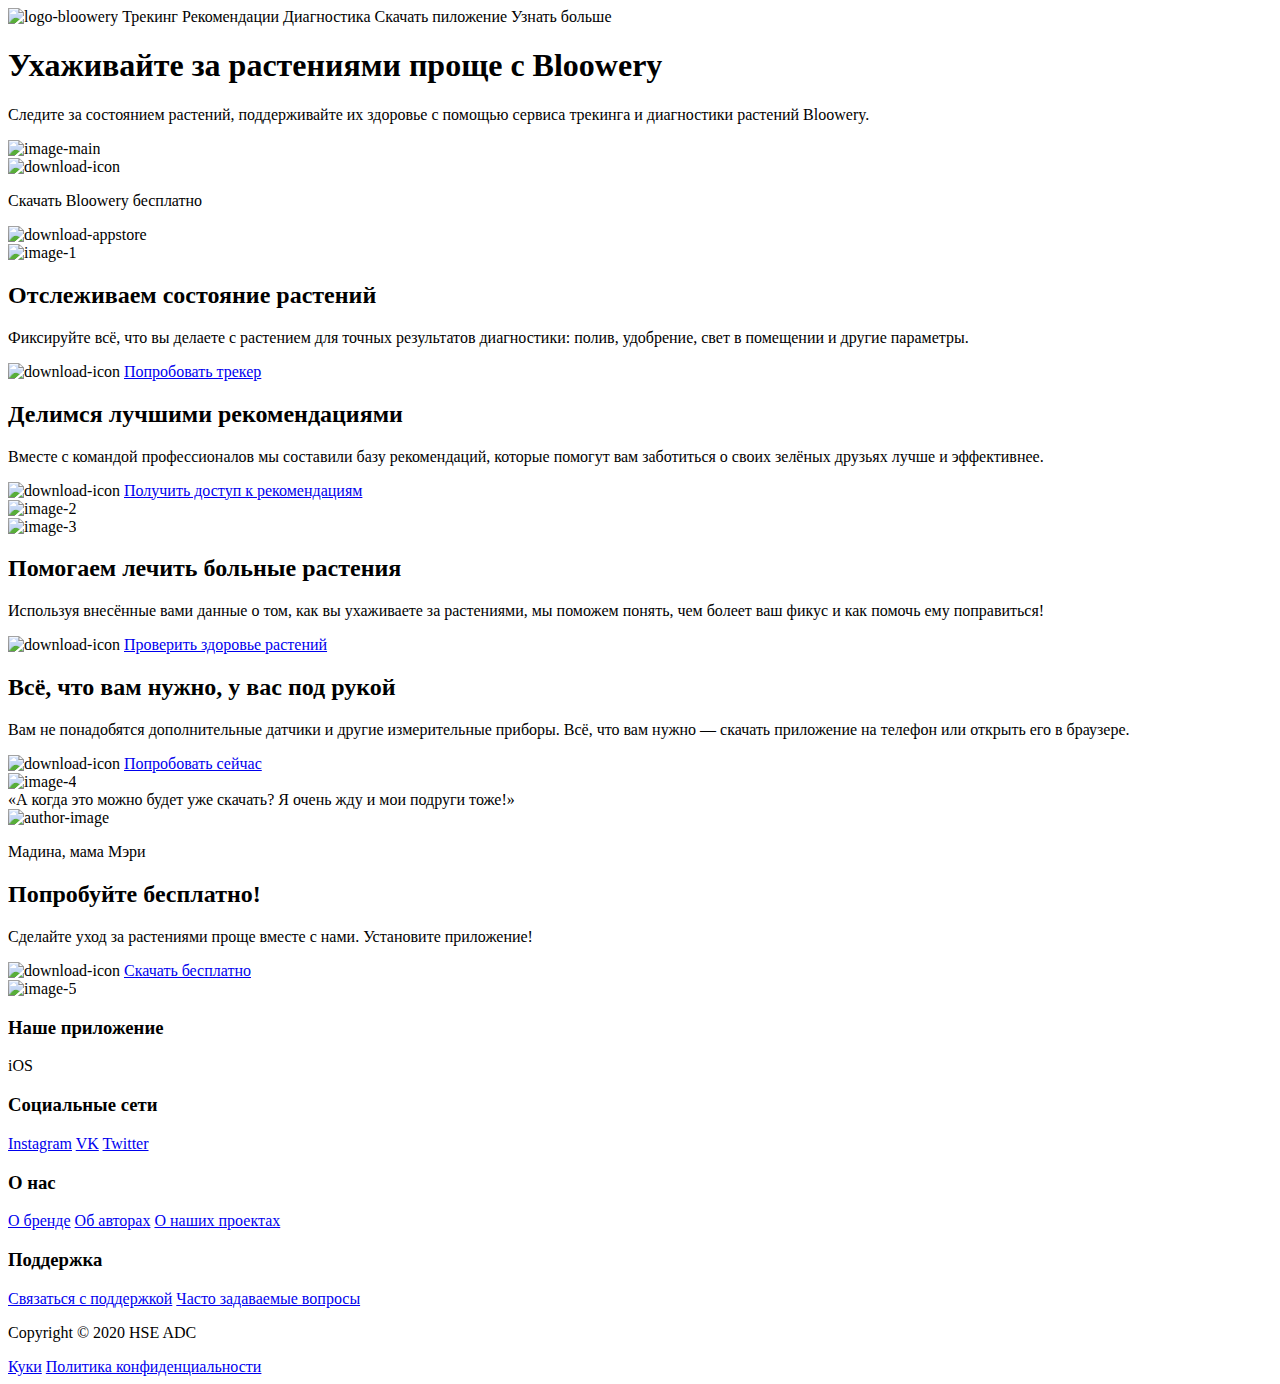
==== index.html @ 64cb53a1 "page structure" ====
<!DOCTYPE html>
<html lang="en" dir="ltr">
  <head>
    <meta charset="utf-8">
    <meta name="viewport" content="width=device-width, initial-scale=1.0">
    <link rel="stylesheet" href="stylesheets/layout.css">
    <title>Bloowery</title>
  </head>
  <body>
    <header>
      <div class="">
        <img src="" alt="logo-bloowery">
        <span>Трекинг</span>
        <span>Рекомендации</span>
        <span>Диагностика</span>
        <span>Скачать пиложение</span>
        <span>Узнать больше</span>
      </div>
    </header>
    <main>
      <section class="main">
        <h1>Ухаживайте за&nbsp;растениями проще с&nbsp;Bloowery</h1>
        <p>Следите за&nbsp;состоянием растений, поддерживайте их&nbsp;здоровье с&nbsp;помощью сервиса трекинга и&nbsp;диагностики растений Bloowery.</p>
        <img src="" alt="image-main">
        <div class="download-free">
          <div class="heading">
            <img src="" alt="download-icon">
            <p>Скачать Bloowery бесплатно</p>
          </div>
          <img src="" alt="download-appstore">
        </div>
      </section>
      <section class="benefit-1">
        <div class="benefit-1-content">
          <img src="" alt="image-1">
          <div class="text-1">
            <h2>Отслеживаем состояние растений</h2>
            <p>Фиксируйте всё, что вы&nbsp;делаете с&nbsp;растением для точных результатов диагностики: полив, удобрение, свет в&nbsp;помещении и&nbsp;другие параметры.</p>
            <div class="try-tracker">
              <img src="" alt="download-icon">
              <a href="#">Попробовать трекер</a>
            </div>
          </div>
        </div>
      </section>
      <section class="benefit-2">
        <div class="benefit-2-content">
          <div class="text-2">
            <h2>Делимся лучшими рекомендациями</h2>
            <p>Вместе с&nbsp;командой профессионалов мы&nbsp;составили базу рекомендаций, которые помогут вам заботиться о&nbsp;своих зелёных друзьях лучше и&nbsp;эффективнее.</p>
            <div class="try-recommendations">
              <img src="" alt="download-icon">
              <a href="#">Получить доступ к&nbsp;рекомендациям</a>
            </div>
          </div>
          <img src="" alt="image-2">
        </div>
      </section>
      <section class="benefit-3">
        <div class="benefit-3-content">
          <img src="" alt="image-3">
          <div class="text-3">
            <h2>Помогаем лечить больные растения</h2>
            <p>Используя внесённые вами данные о&nbsp;том, как вы&nbsp;ухаживаете за&nbsp;растениями, мы&nbsp;поможем понять, чем болеет ваш фикус и&nbsp;как помочь ему поправиться!</p>
            <div class="try-diagnostics">
              <img src="" alt="download-icon">
              <a href="#">Проверить здоровье растений</a>
            </div>
          </div>
        </div>
      </section>
      <section class="benefit-4">
        <div class="benefit-4-content">
          <div class="text-4">
            <h2>Всё, что вам нужно, у&nbsp;вас под рукой</h2>
            <p>Вам не&nbsp;понадобятся дополнительные датчики и&nbsp;другие измерительные приборы. Всё, что вам нужно&nbsp;&mdash; скачать приложение на&nbsp;телефон или открыть его в&nbsp;браузере.</p>
            <div class="try-now">
              <img src="" alt="download-icon">
              <a href="#">Попробовать сейчас</a>
            </div>
          </div>
          <img src="" alt="image-4">
        </div>
      </section>
      <section class="review">
        <div class="review-content">
          <span>&laquo;А&nbsp;когда это можно будет уже скачать? Я&nbsp;очень жду и&nbsp;мои подруги тоже!&raquo;</span>
          <div class="author">
            <img src="" alt="author-image">
            <p>Мадина, мама Мэри</p>
          </div>
        </div>
      </section>
      <section class="try-free">
        <div class="try-bloowery-content">
          <div class="text">
            <h2>Попробуйте бесплатно!</h2>
            <p>Сделайте уход за&nbsp;растениями проще вместе с&nbsp;нами. Установите приложение!</p>
            <div class="download-alt">
              <img src="" alt="download-icon">
              <a href="#">Скачать бесплатно</a>
            </div>
          </div>
          <img src="" alt="image-5">
        </div>
      </section>
    </main>
    <footer>
      <section class="links">
        <div class="app">
          <h3>Наше приложение</h3>
          <p>iOS</p>
        </div>
        <div class="social-media">
          <h3>Социальные сети</h3>
          <a href="#">Instagram</a>
          <a href="#">VK</a>
          <a href="#">Twitter</a>
        </div>
        <div class="about-us">
          <h3>О нас</h3>
          <a href="#">О бренде</a>
          <a href="#">Об авторах</a>
          <a href="#">О наших проектах</a>
        </div>
        <div class="help">
          <h3>Поддержка</h3>
          <a href="#">Связаться с поддержкой</a>
          <a href="#">Часто задаваемые вопросы</a>
        </div>
      </section>
      <section class="extra">

        <p>Copyright © 2020 HSE ADC </p>
        <div class="extra-2">
          <a href="#">Куки</a>
          <a href="#">Политика конфиденциальности</a>
        </div>
      </section>
    </footer>
  </body>
</html>
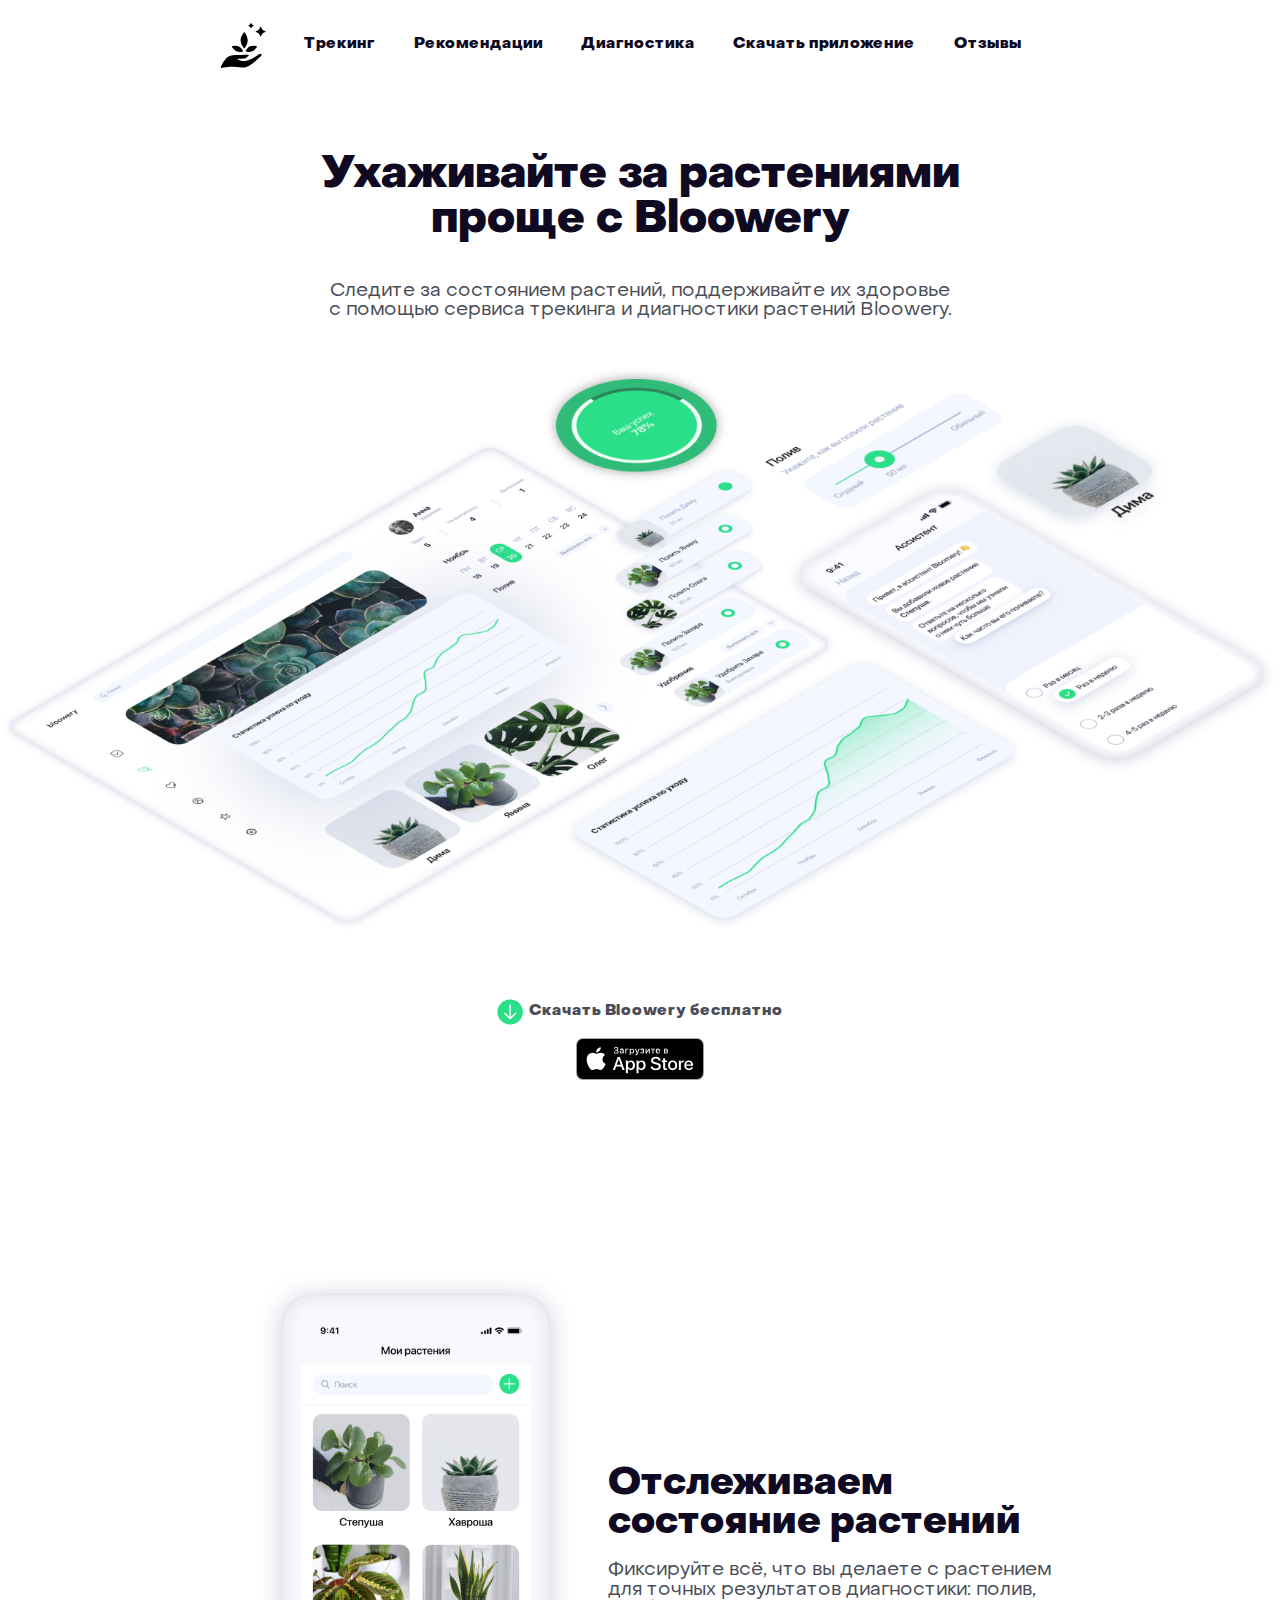
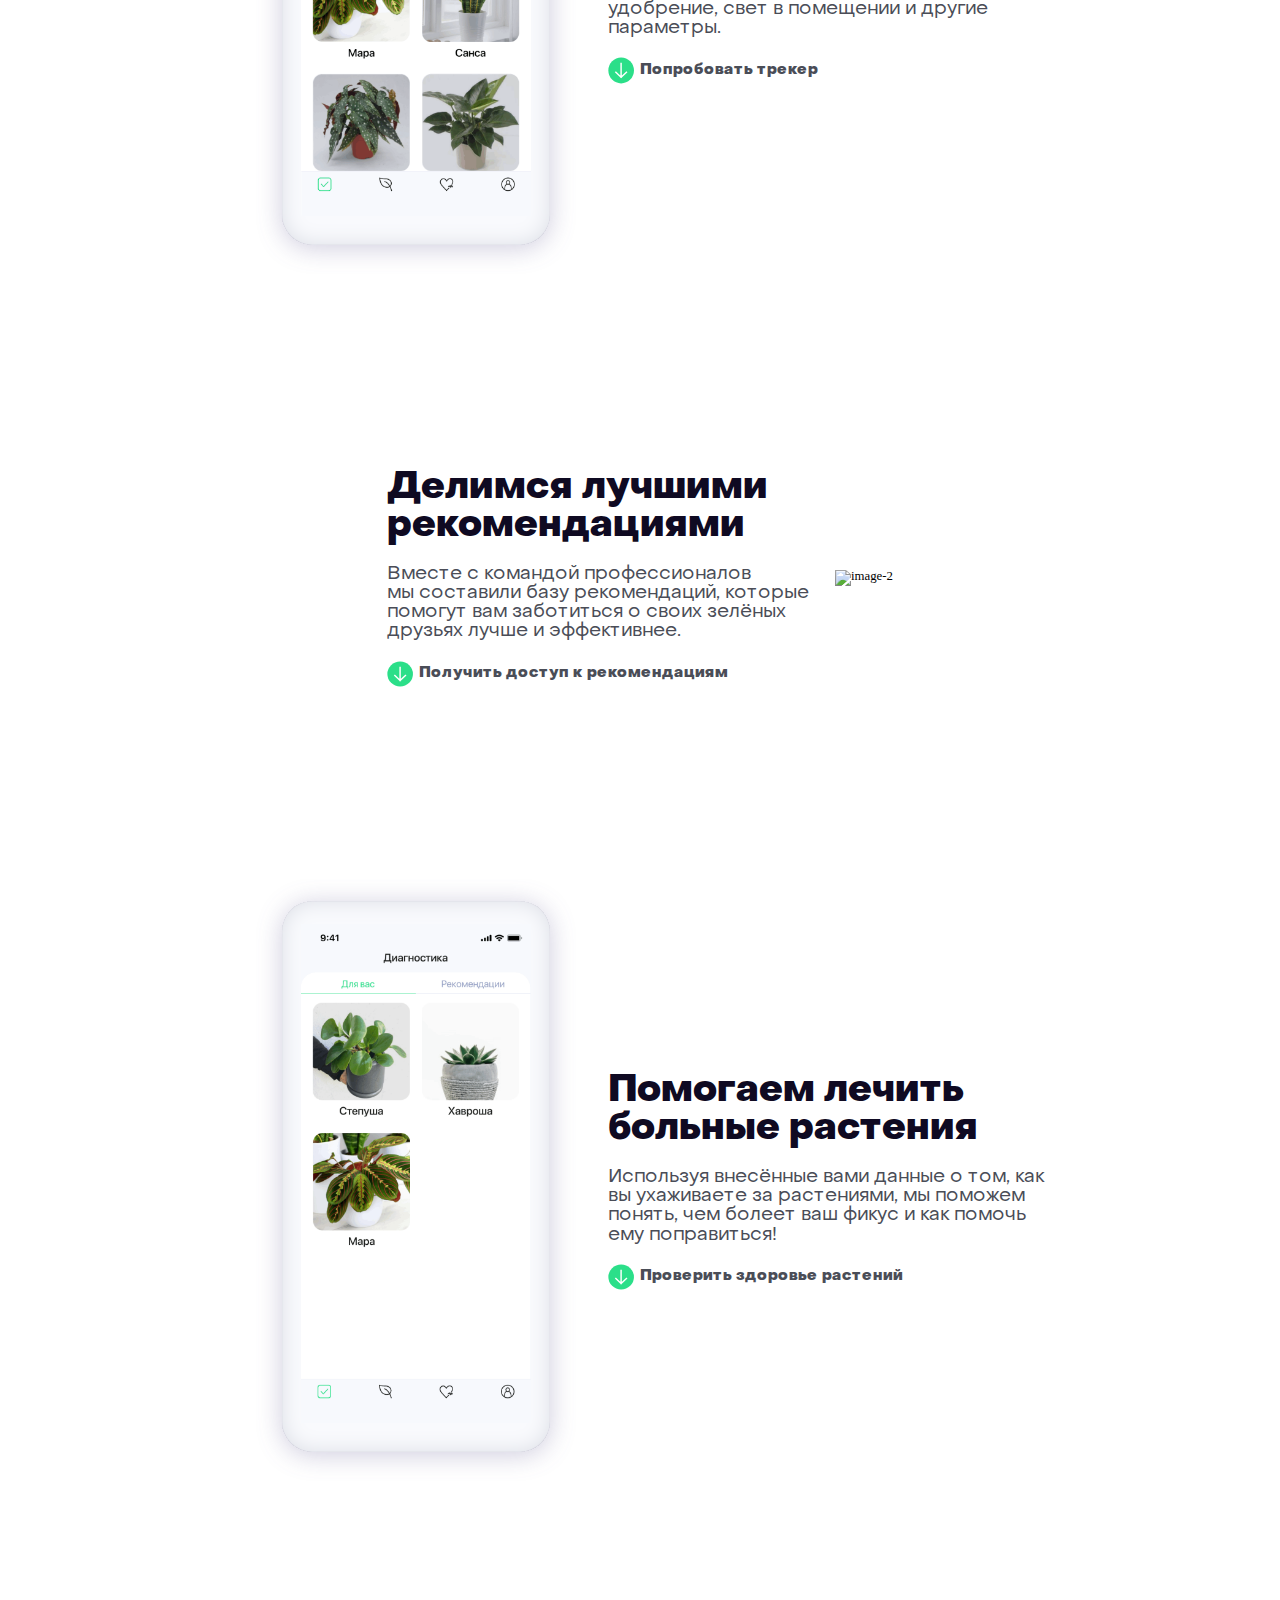
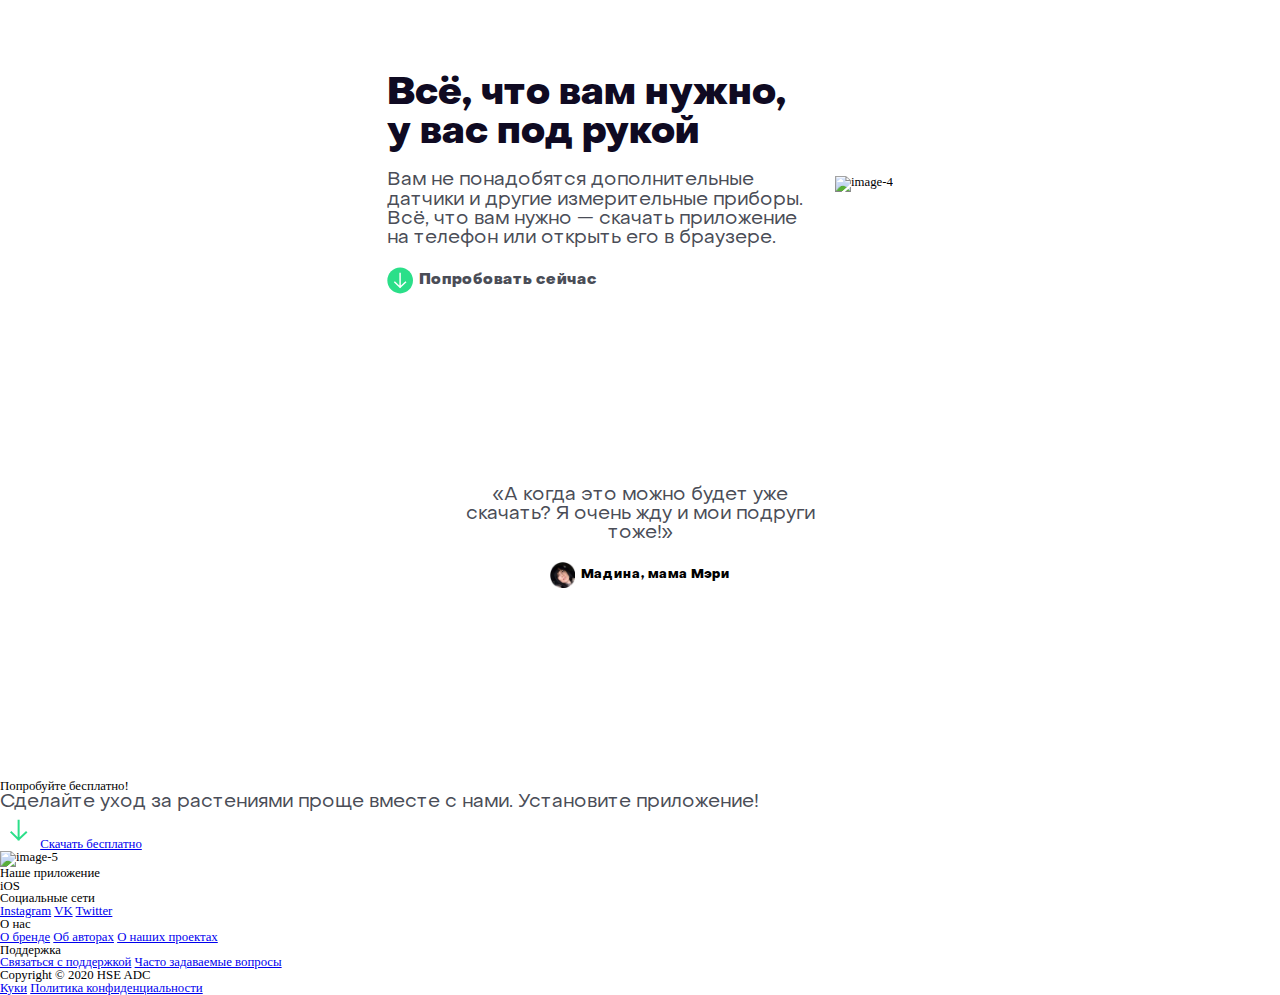
==== commit 9f1248ff: "main page" ====
--- a/index.html
+++ b/index.html
@@ -8,96 +8,96 @@
   </head>
   <body>
     <header>
-      <div class="">
-        <img src="" alt="logo-bloowery">
-        <span>Трекинг</span>
-        <span>Рекомендации</span>
-        <span>Диагностика</span>
-        <span>Скачать пиложение</span>
-        <span>Узнать больше</span>
+      <div class="menu">
+        <img src="images/logo-bloowery.svg" alt="logo-bloowery">
+        <ul>
+          <a href="#benefit-1">Трекинг</a>
+          <a href="#benefit-2">Рекомендации</a>
+          <a href="#benefit-3">Диагностика</a>
+          <a href="#benefit-4">Скачать приложение</a>
+          <a href="#review">Отзывы</a>
+        </ul>
       </div>
     </header>
     <main>
       <section class="main">
         <h1>Ухаживайте за&nbsp;растениями проще с&nbsp;Bloowery</h1>
         <p>Следите за&nbsp;состоянием растений, поддерживайте их&nbsp;здоровье с&nbsp;помощью сервиса трекинга и&nbsp;диагностики растений Bloowery.</p>
-        <img src="" alt="image-main">
+        <img class="cover" src="images/image-1.png" alt="image-main">
         <div class="download-free">
           <div class="heading">
-            <img src="" alt="download-icon">
-            <p>Скачать Bloowery бесплатно</p>
+            <img src="images/download-icon.svg" alt="download-icon">
+            <a href="#">Скачать Bloowery бесплатно</a>
           </div>
-          <img src="" alt="download-appstore">
+          <img class="icon-appstore" src="images/Download_on_the_App_Store_Badge_RU_RGB_blk_100317.svg" alt="download-appstore">
         </div>
       </section>
-      <section class="benefit-1">
-        <div class="benefit-1-content">
-          <img src="" alt="image-1">
+      <section id="benefit-1">
+          <div class="animation-proto-1">
+            <img src="images/Animation App.gif" alt="image-1">
+            <img src="images/iphone.svg" alt="background">
+          </div>
           <div class="text-1">
             <h2>Отслеживаем состояние растений</h2>
             <p>Фиксируйте всё, что вы&nbsp;делаете с&nbsp;растением для точных результатов диагностики: полив, удобрение, свет в&nbsp;помещении и&nbsp;другие параметры.</p>
-            <div class="try-tracker">
-              <img src="" alt="download-icon">
+            <div class="heading">
+              <img src="images/download-icon.svg" alt="download-icon">
               <a href="#">Попробовать трекер</a>
             </div>
           </div>
-        </div>
       </section>
-      <section class="benefit-2">
-        <div class="benefit-2-content">
+      <section id="benefit-2">
           <div class="text-2">
             <h2>Делимся лучшими рекомендациями</h2>
             <p>Вместе с&nbsp;командой профессионалов мы&nbsp;составили базу рекомендаций, которые помогут вам заботиться о&nbsp;своих зелёных друзьях лучше и&nbsp;эффективнее.</p>
-            <div class="try-recommendations">
-              <img src="" alt="download-icon">
+            <div class="heading">
+              <img src="images/download-icon.svg" alt="download-icon">
               <a href="#">Получить доступ к&nbsp;рекомендациям</a>
             </div>
           </div>
           <img src="" alt="image-2">
-        </div>
       </section>
-      <section class="benefit-3">
-        <div class="benefit-3-content">
-          <img src="" alt="image-3">
+      <section id="benefit-3">
+          <div class="animation-proto-1">
+            <img src="images/animated prototype.gif" alt="image-3">
+            <img src="images/iphone.svg" alt="background">
+          </div>
           <div class="text-3">
             <h2>Помогаем лечить больные растения</h2>
             <p>Используя внесённые вами данные о&nbsp;том, как вы&nbsp;ухаживаете за&nbsp;растениями, мы&nbsp;поможем понять, чем болеет ваш фикус и&nbsp;как помочь ему поправиться!</p>
-            <div class="try-diagnostics">
-              <img src="" alt="download-icon">
+            <div class="heading">
+              <img src="images/download-icon.svg" alt="download-icon">
               <a href="#">Проверить здоровье растений</a>
             </div>
           </div>
-        </div>
       </section>
-      <section class="benefit-4">
-        <div class="benefit-4-content">
+      <section id="benefit-4">
           <div class="text-4">
             <h2>Всё, что вам нужно, у&nbsp;вас под рукой</h2>
             <p>Вам не&nbsp;понадобятся дополнительные датчики и&nbsp;другие измерительные приборы. Всё, что вам нужно&nbsp;&mdash; скачать приложение на&nbsp;телефон или открыть его в&nbsp;браузере.</p>
-            <div class="try-now">
-              <img src="" alt="download-icon">
+            <div class="heading">
+              <img src="images/download-icon.svg" alt="download-icon">
               <a href="#">Попробовать сейчас</a>
             </div>
           </div>
           <img src="" alt="image-4">
-        </div>
       </section>
-      <section class="review">
+      <section id="review">
         <div class="review-content">
-          <span>&laquo;А&nbsp;когда это можно будет уже скачать? Я&nbsp;очень жду и&nbsp;мои подруги тоже!&raquo;</span>
+          <p>&laquo;А&nbsp;когда это можно будет уже скачать? Я&nbsp;очень жду и&nbsp;мои подруги тоже!&raquo;</p>
           <div class="author">
-            <img src="" alt="author-image">
-            <p>Мадина, мама Мэри</p>
+            <img src="images/photo-review.png" alt="author-image">
+            <span>Мадина, мама Мэри</span>
           </div>
         </div>
       </section>
-      <section class="try-free">
+      <section id="try-free">
         <div class="try-bloowery-content">
           <div class="text">
             <h2>Попробуйте бесплатно!</h2>
             <p>Сделайте уход за&nbsp;растениями проще вместе с&nbsp;нами. Установите приложение!</p>
-            <div class="download-alt">
-              <img src="" alt="download-icon">
+            <div class="heading-alt">
+              <img src="images/dowload-icon-alt.svg" alt="download-icon">
               <a href="#">Скачать бесплатно</a>
             </div>
           </div>
--- a/stylesheets/layout.css
+++ b/stylesheets/layout.css
@@ -0,0 +1,3 @@
+@import "reset.css";
+@import "main.css";
+@import "font.css";
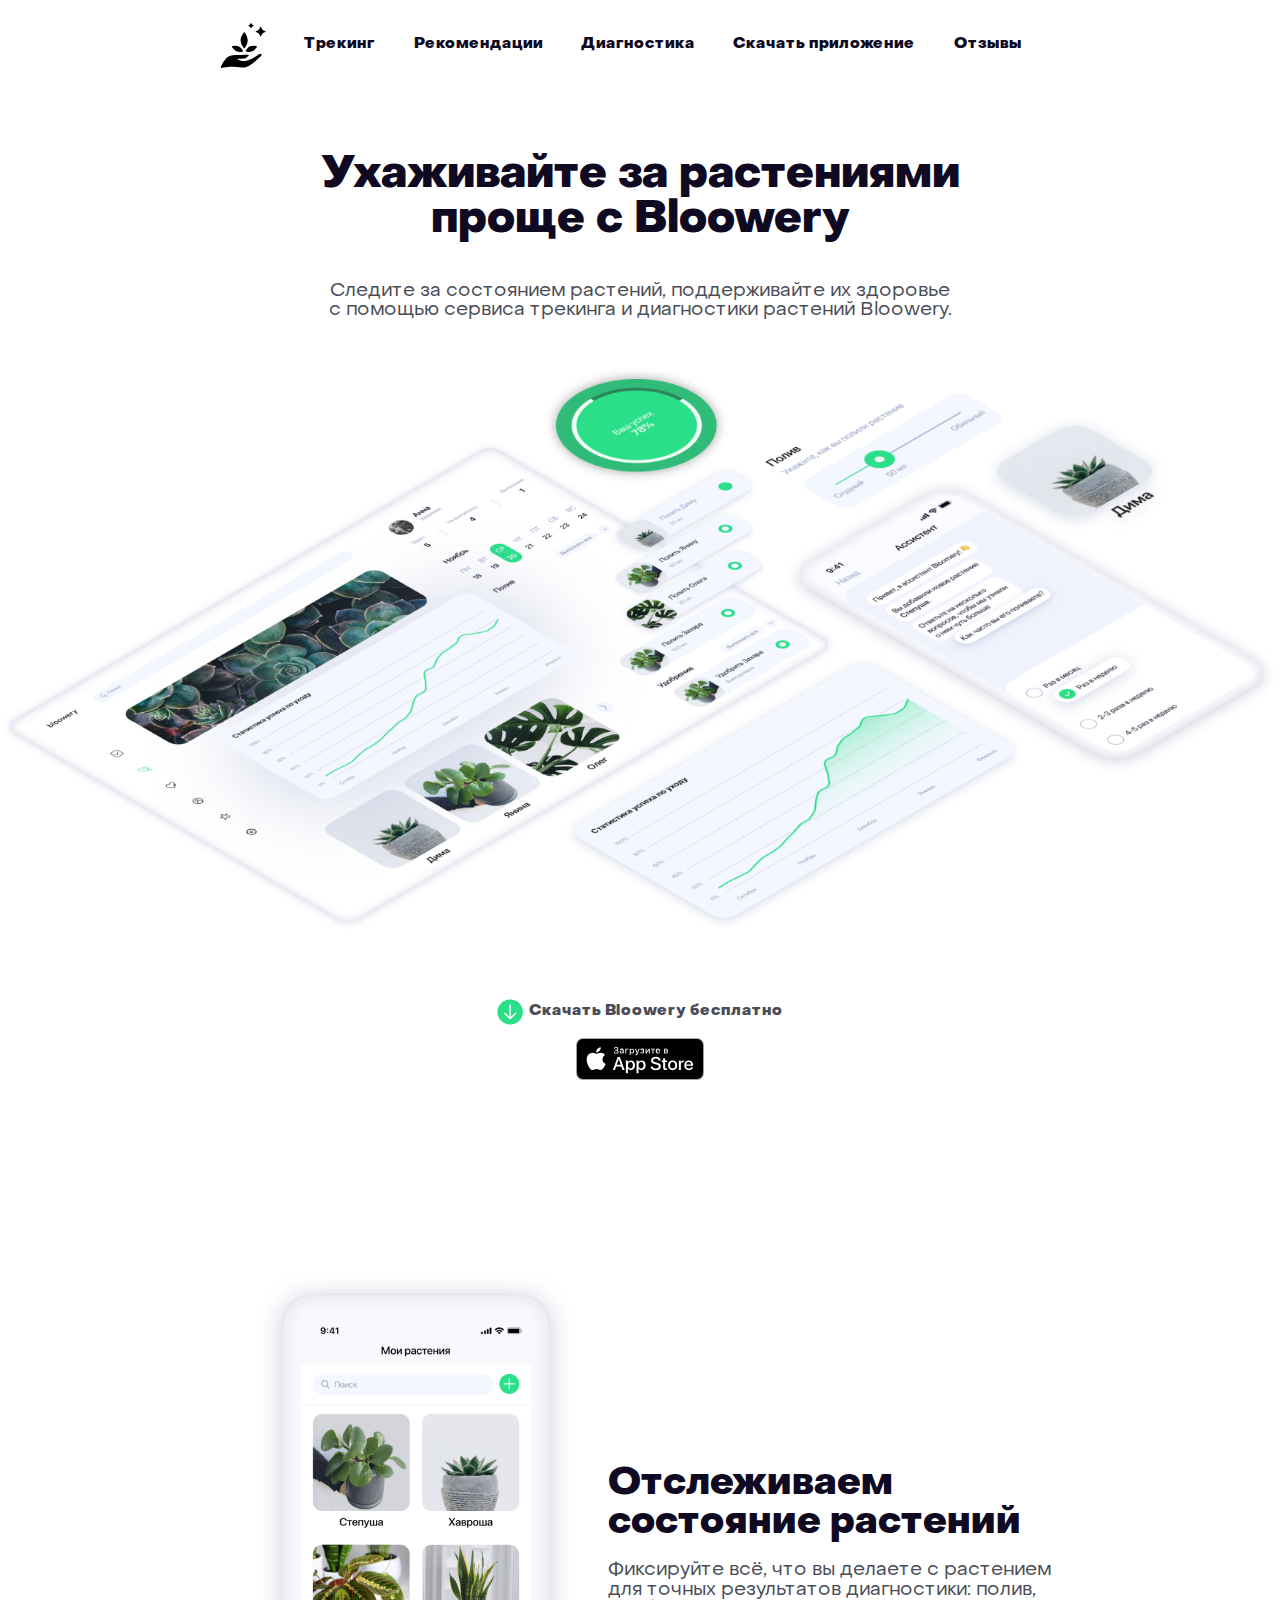
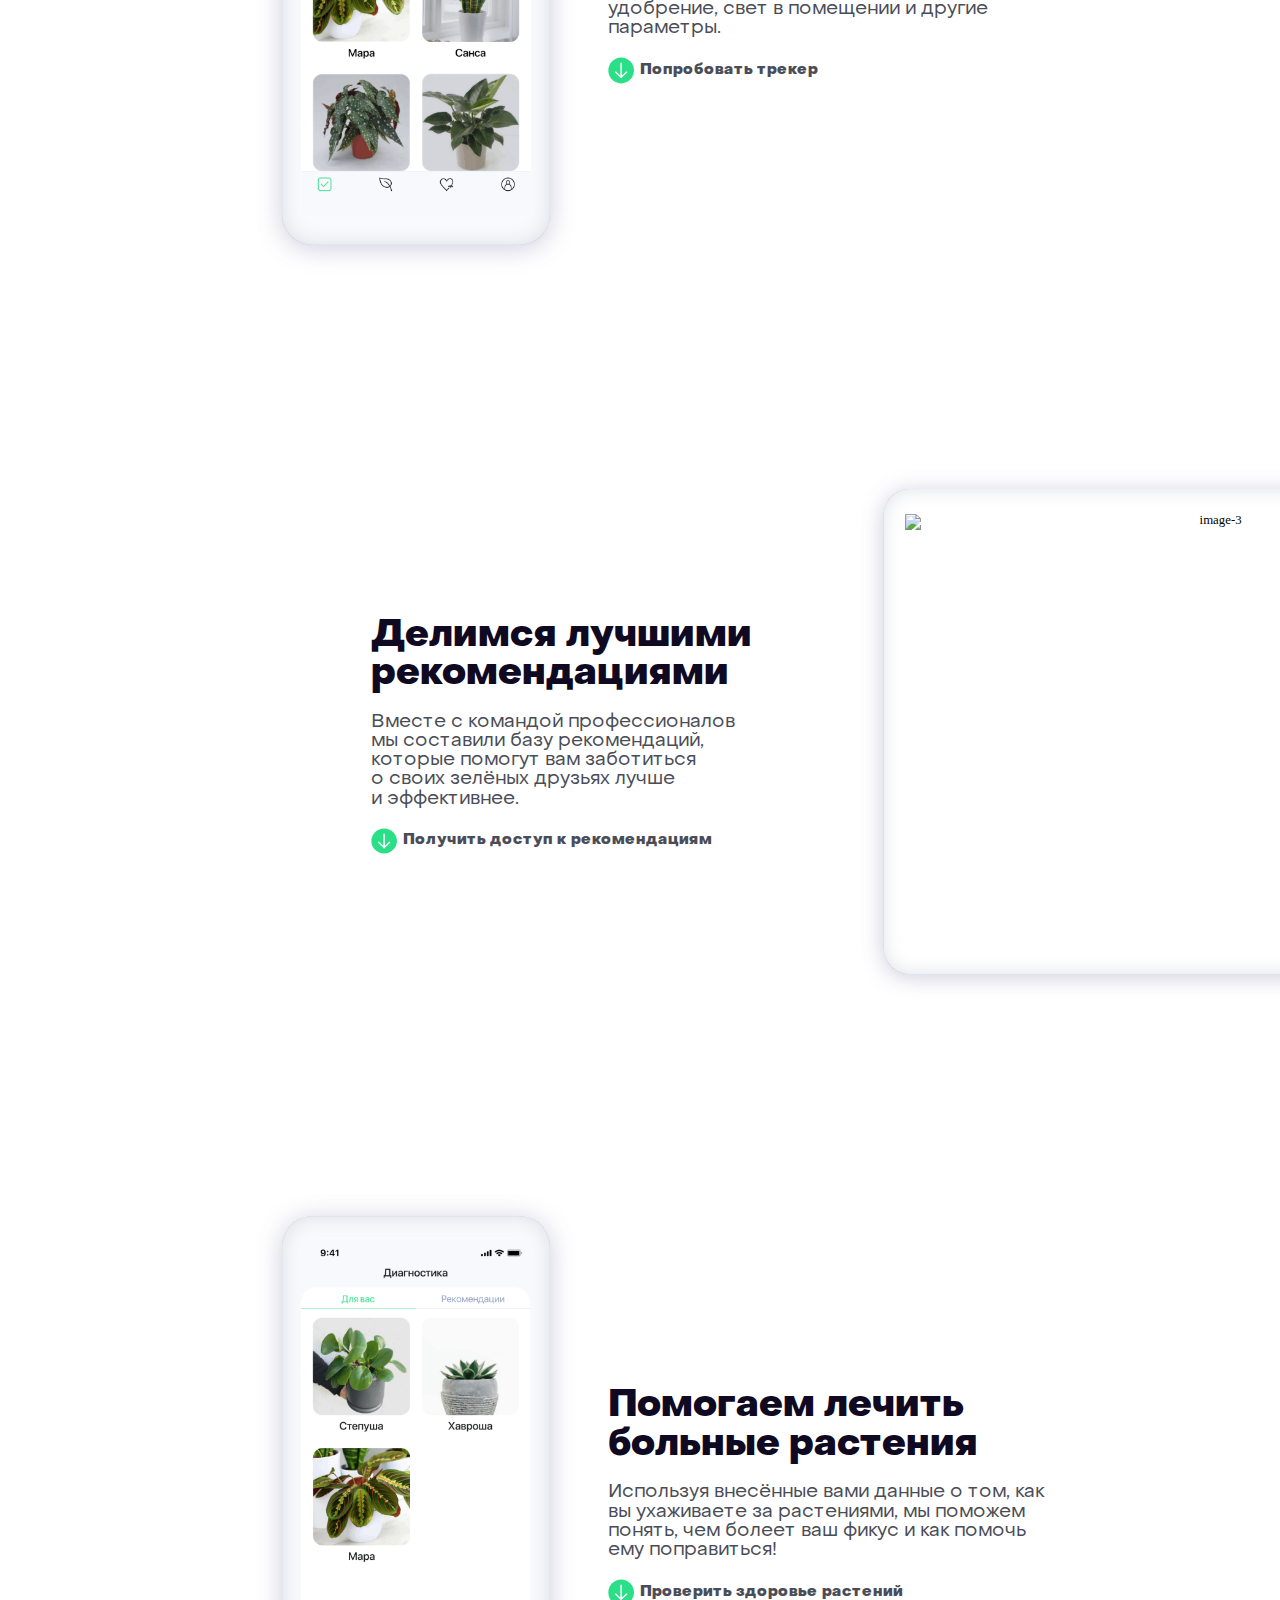
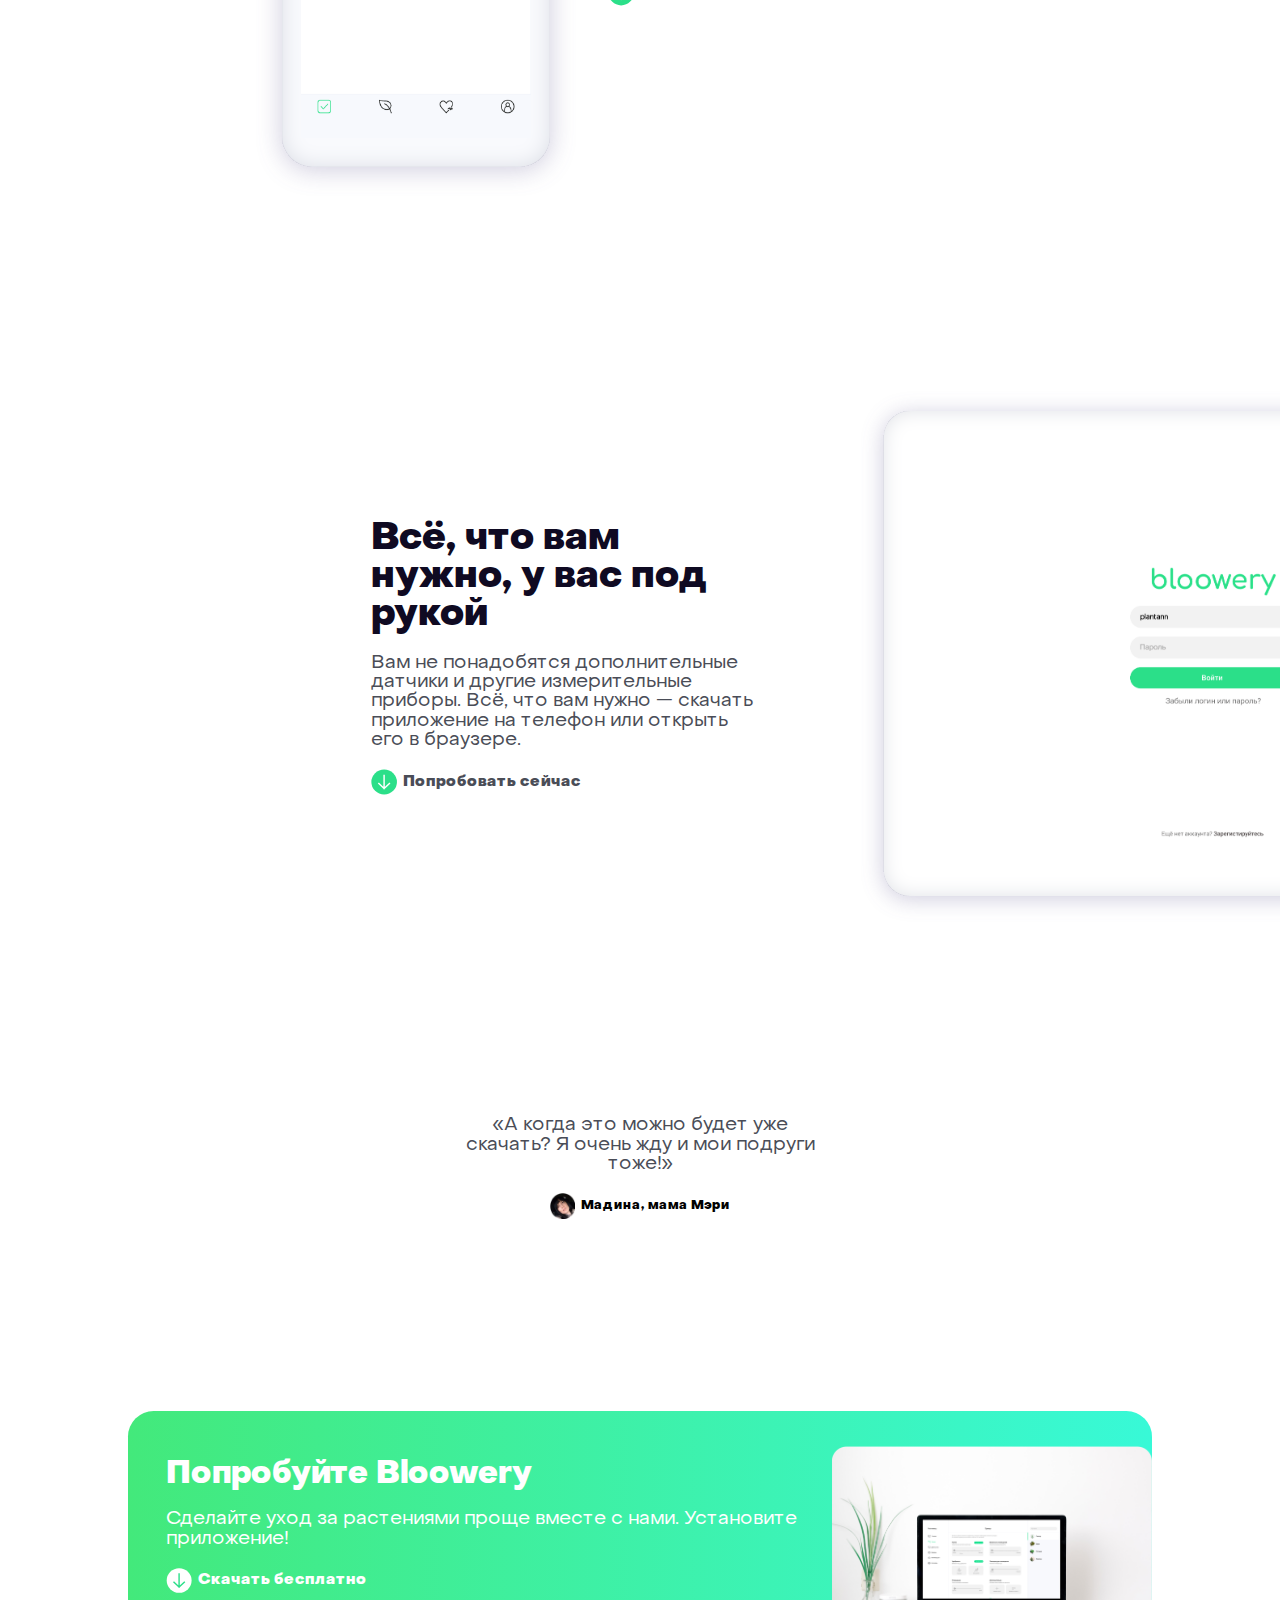
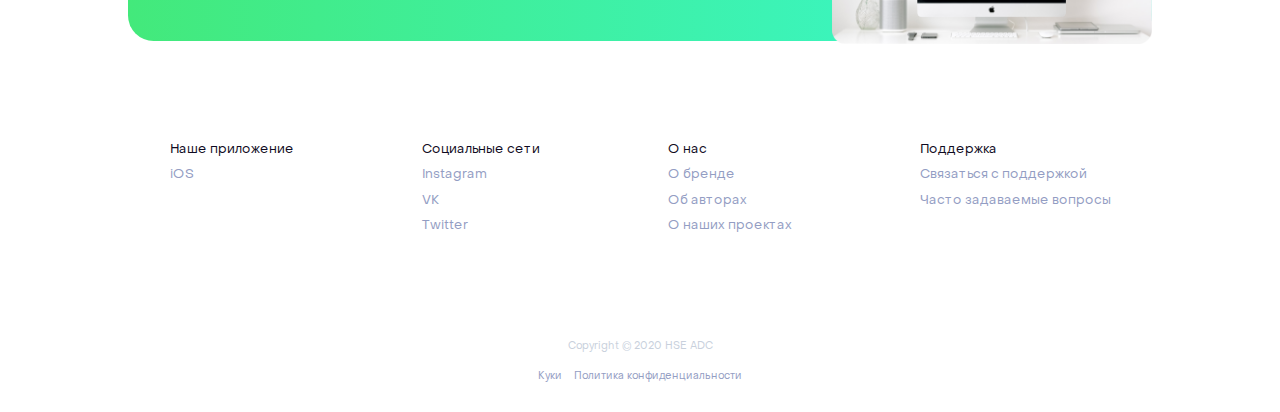
==== commit 7305427d: "desktop version" ====
--- a/index.html
+++ b/index.html
@@ -55,7 +55,10 @@
               <a href="#">Получить доступ к&nbsp;рекомендациям</a>
             </div>
           </div>
-          <img src="" alt="image-2">
+          <div class="animation-proto-2">
+            <img src="images/web1.gif" alt="image-3">
+            <img src="images/desktop.svg" alt="image-4">
+          </div>
       </section>
       <section id="benefit-3">
           <div class="animation-proto-1">
@@ -80,7 +83,10 @@
               <a href="#">Попробовать сейчас</a>
             </div>
           </div>
-          <img src="" alt="image-4">
+          <div class="animation-proto-2">
+            <img src="images/web2.gif" alt="image-3">
+            <img src="images/desktop.svg" alt="image-4">
+          </div>
       </section>
       <section id="review">
         <div class="review-content">
@@ -94,43 +100,42 @@
       <section id="try-free">
         <div class="try-bloowery-content">
           <div class="text">
-            <h2>Попробуйте бесплатно!</h2>
+            <h2>Попробуйте Bloowery</h2>
             <p>Сделайте уход за&nbsp;растениями проще вместе с&nbsp;нами. Установите приложение!</p>
             <div class="heading-alt">
               <img src="images/dowload-icon-alt.svg" alt="download-icon">
               <a href="#">Скачать бесплатно</a>
             </div>
           </div>
-          <img src="" alt="image-5">
+          <img src="images/desktop-mockup.png" alt="image-5">
         </div>
       </section>
     </main>
     <footer>
       <section class="links">
-        <div class="app">
+        <div class="content">
           <h3>Наше приложение</h3>
-          <p>iOS</p>
+          <a href="#">iOS</a>
         </div>
-        <div class="social-media">
+        <div class="content">
           <h3>Социальные сети</h3>
           <a href="#">Instagram</a>
           <a href="#">VK</a>
           <a href="#">Twitter</a>
         </div>
-        <div class="about-us">
+        <div class="content">
           <h3>О нас</h3>
           <a href="#">О бренде</a>
           <a href="#">Об авторах</a>
           <a href="#">О наших проектах</a>
         </div>
-        <div class="help">
+        <div class="content">
           <h3>Поддержка</h3>
           <a href="#">Связаться с поддержкой</a>
           <a href="#">Часто задаваемые вопросы</a>
         </div>
       </section>
       <section class="extra">
-
         <p>Copyright © 2020 HSE ADC </p>
         <div class="extra-2">
           <a href="#">Куки</a>
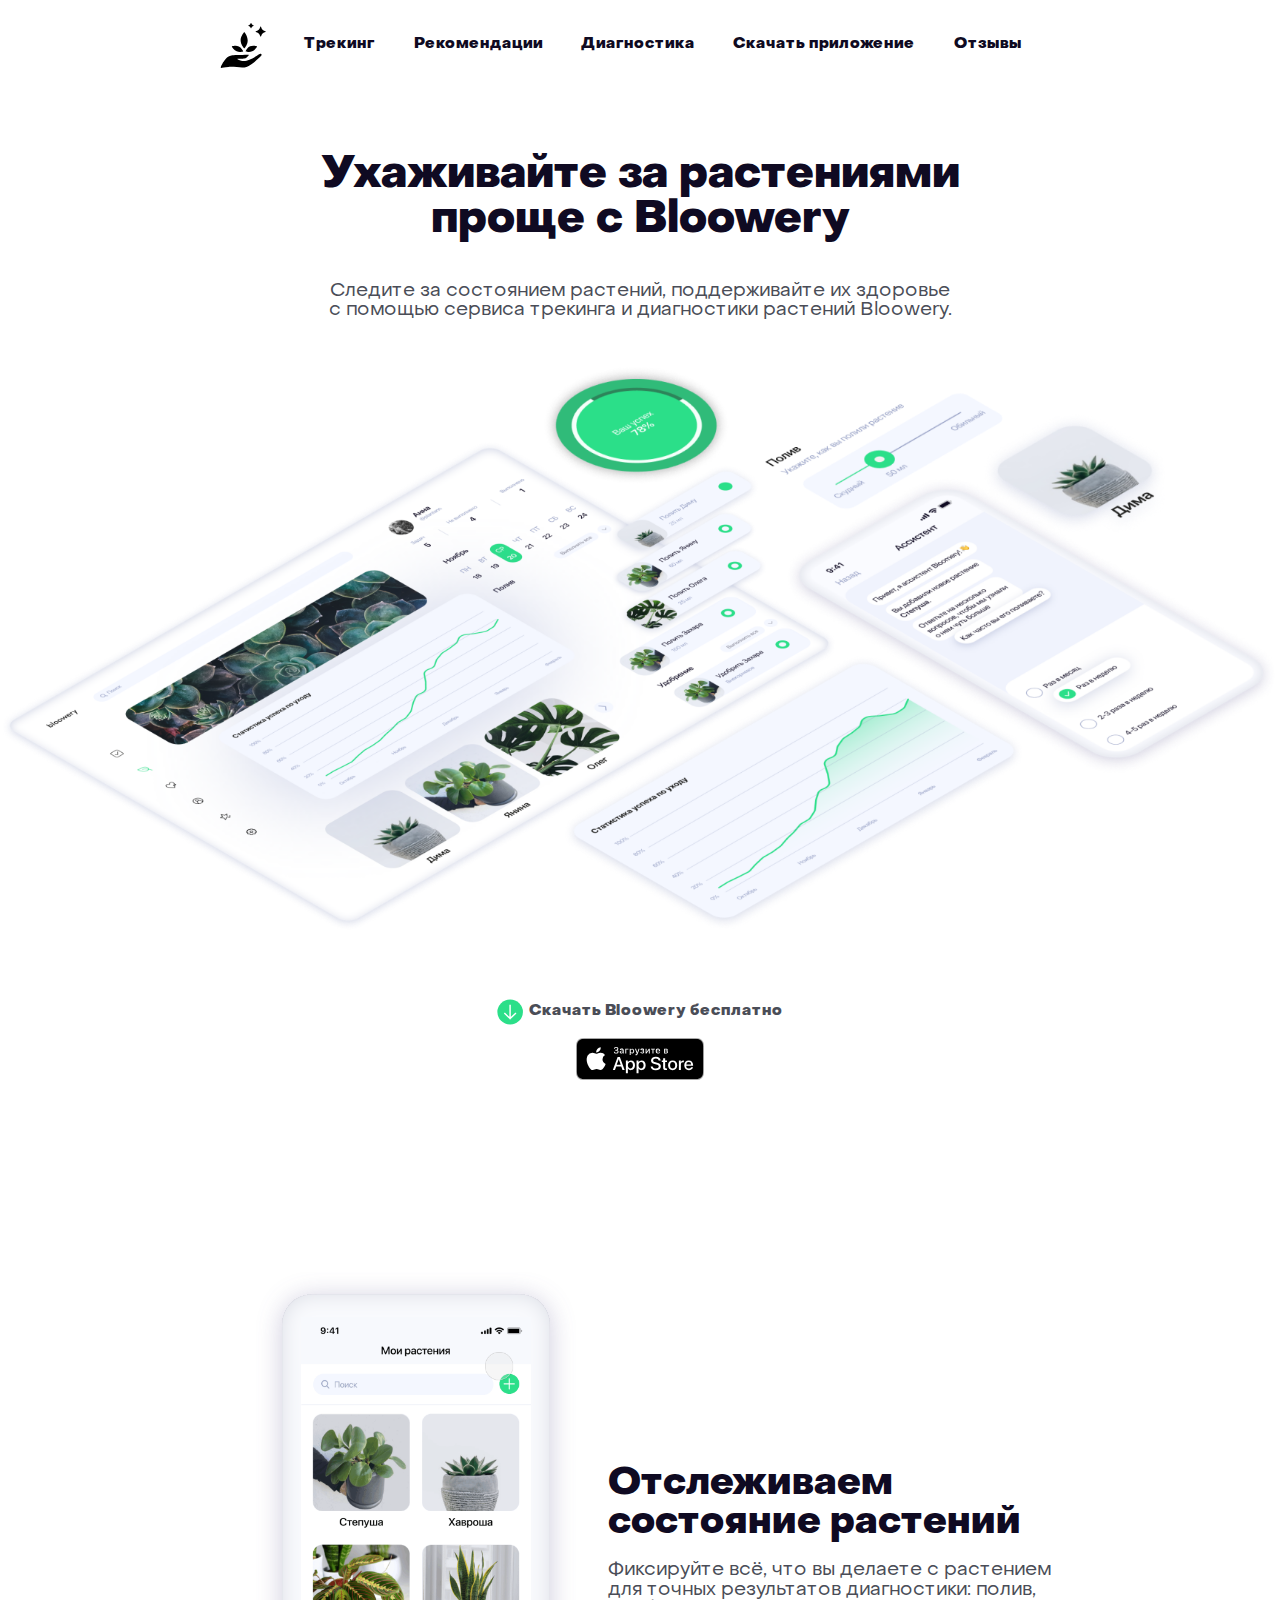
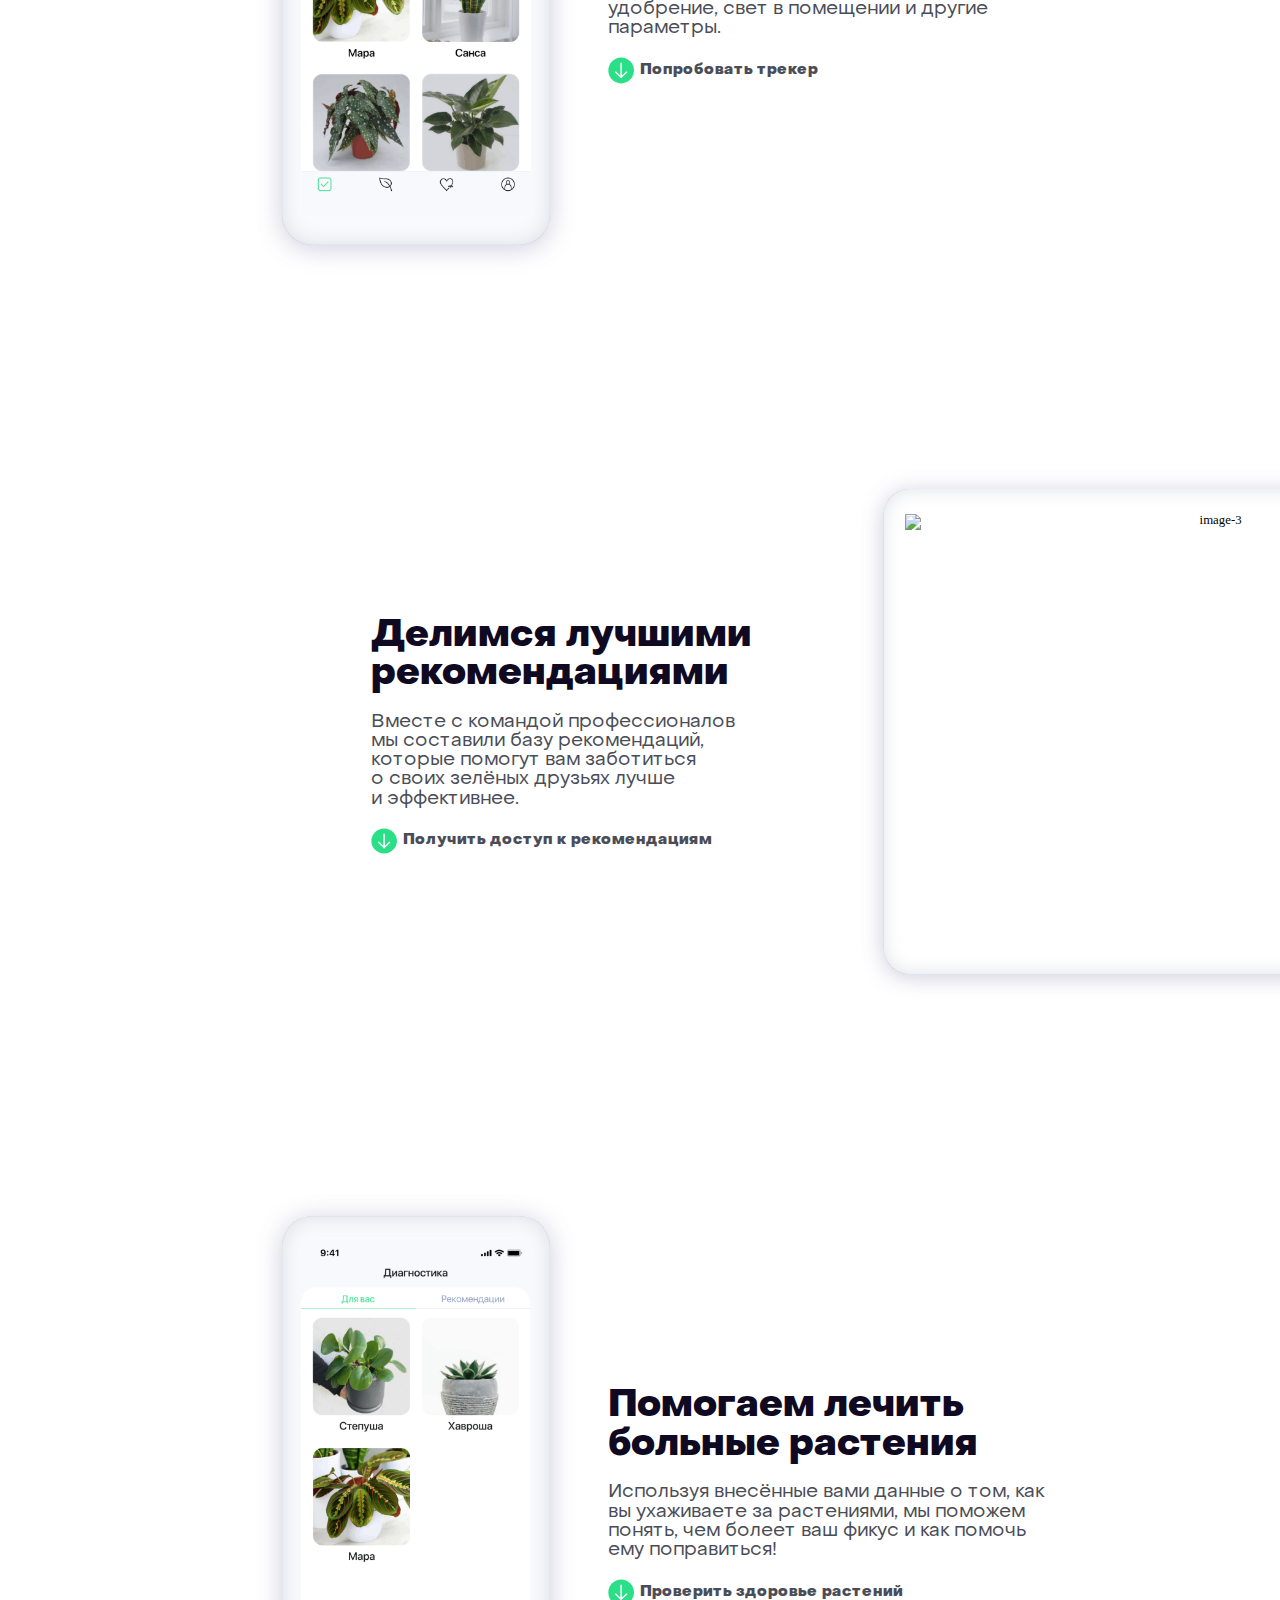
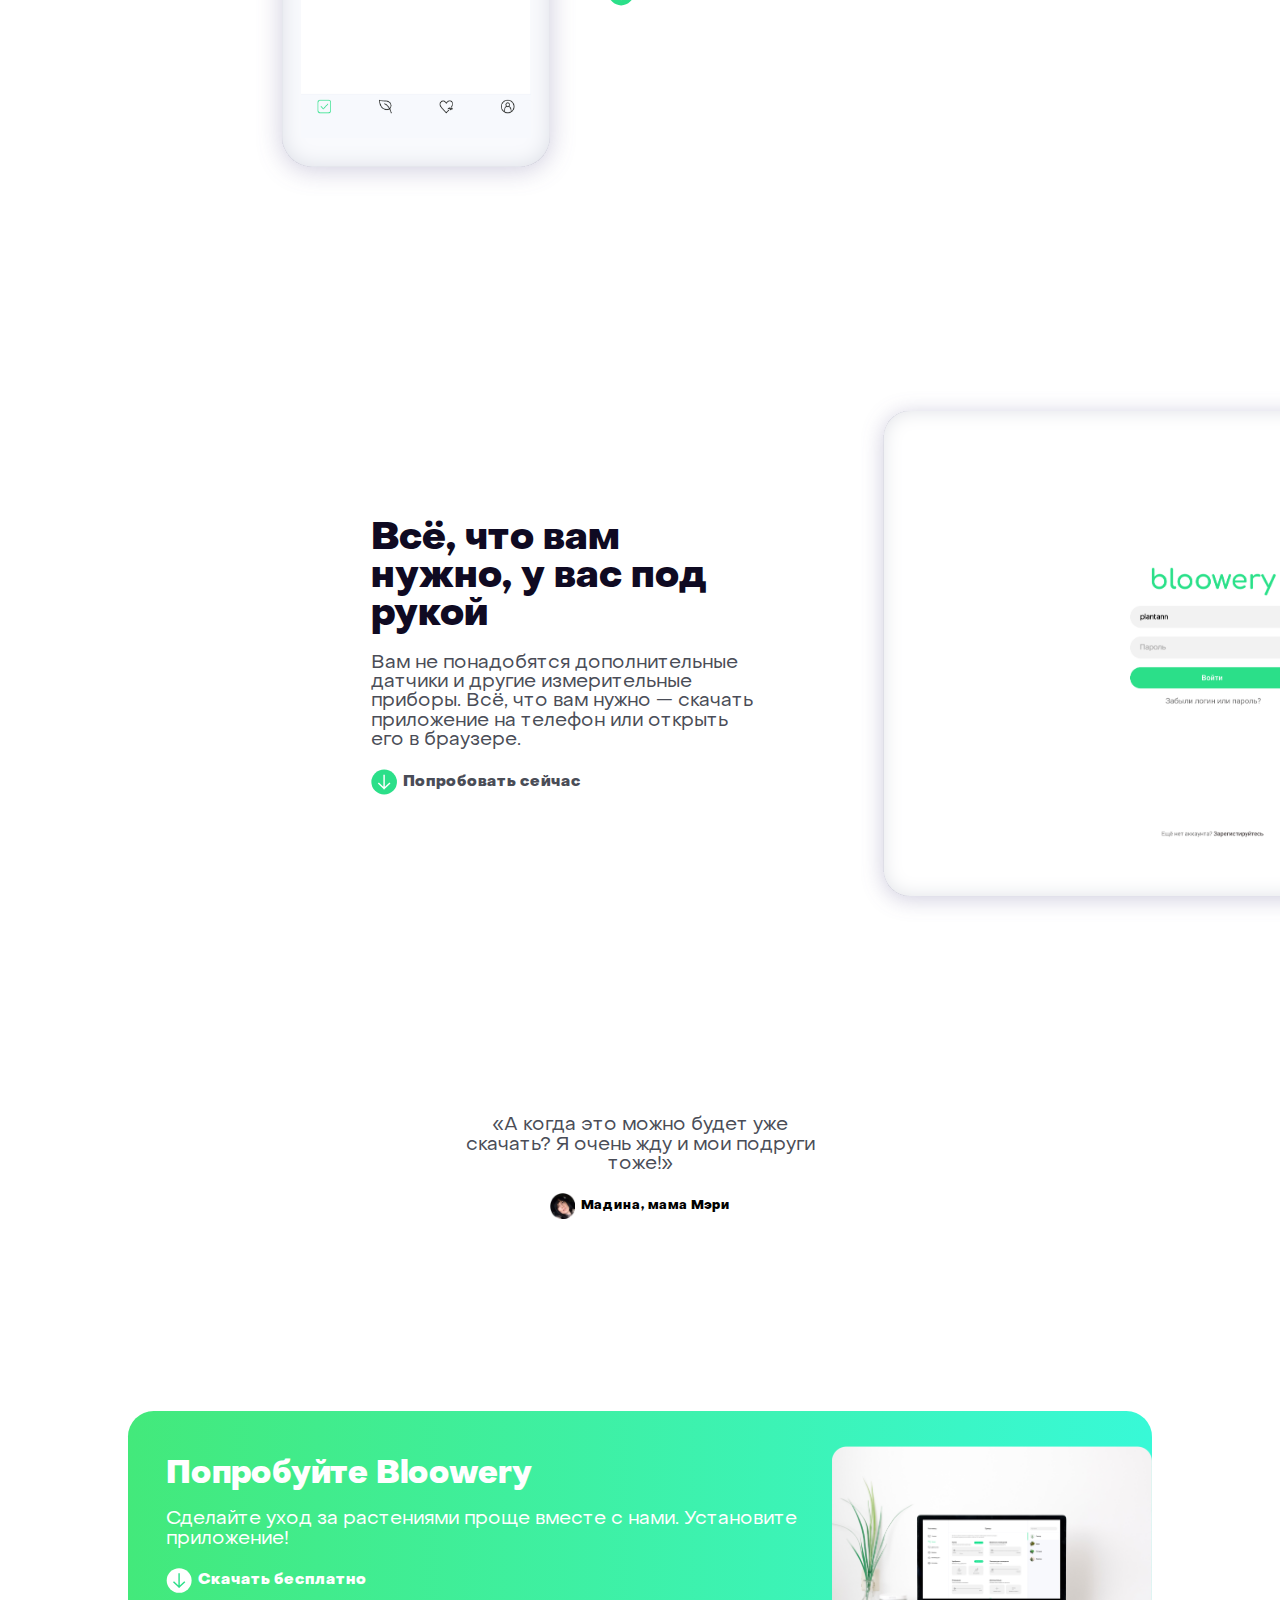
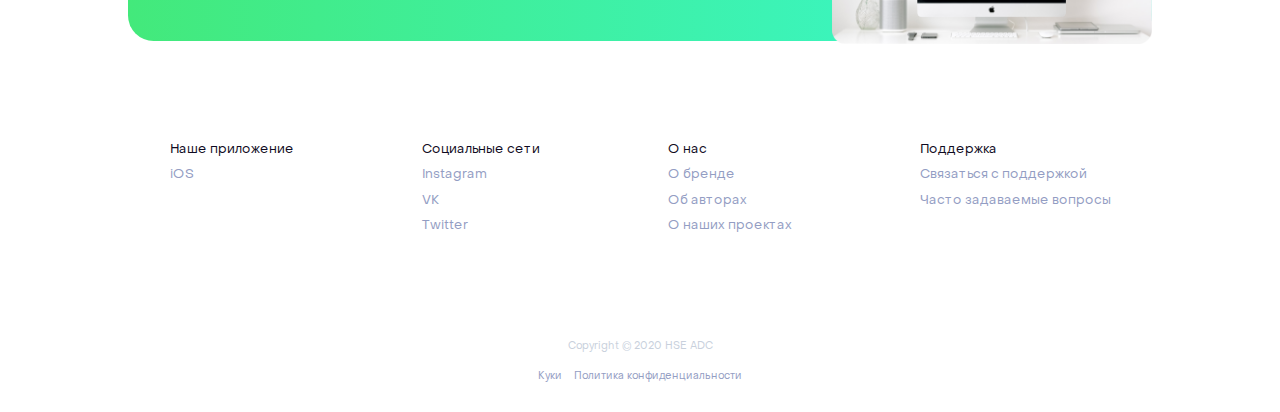
==== commit a2b162a9: "add favicon" ====
--- a/index.html
+++ b/index.html
@@ -4,6 +4,7 @@
     <meta charset="utf-8">
     <meta name="viewport" content="width=device-width, initial-scale=1.0">
     <link rel="stylesheet" href="stylesheets/layout.css">
+    <link rel="shortcut icon" href="images/favicon.png" type="image/png">
     <title>Bloowery</title>
   </head>
   <body>
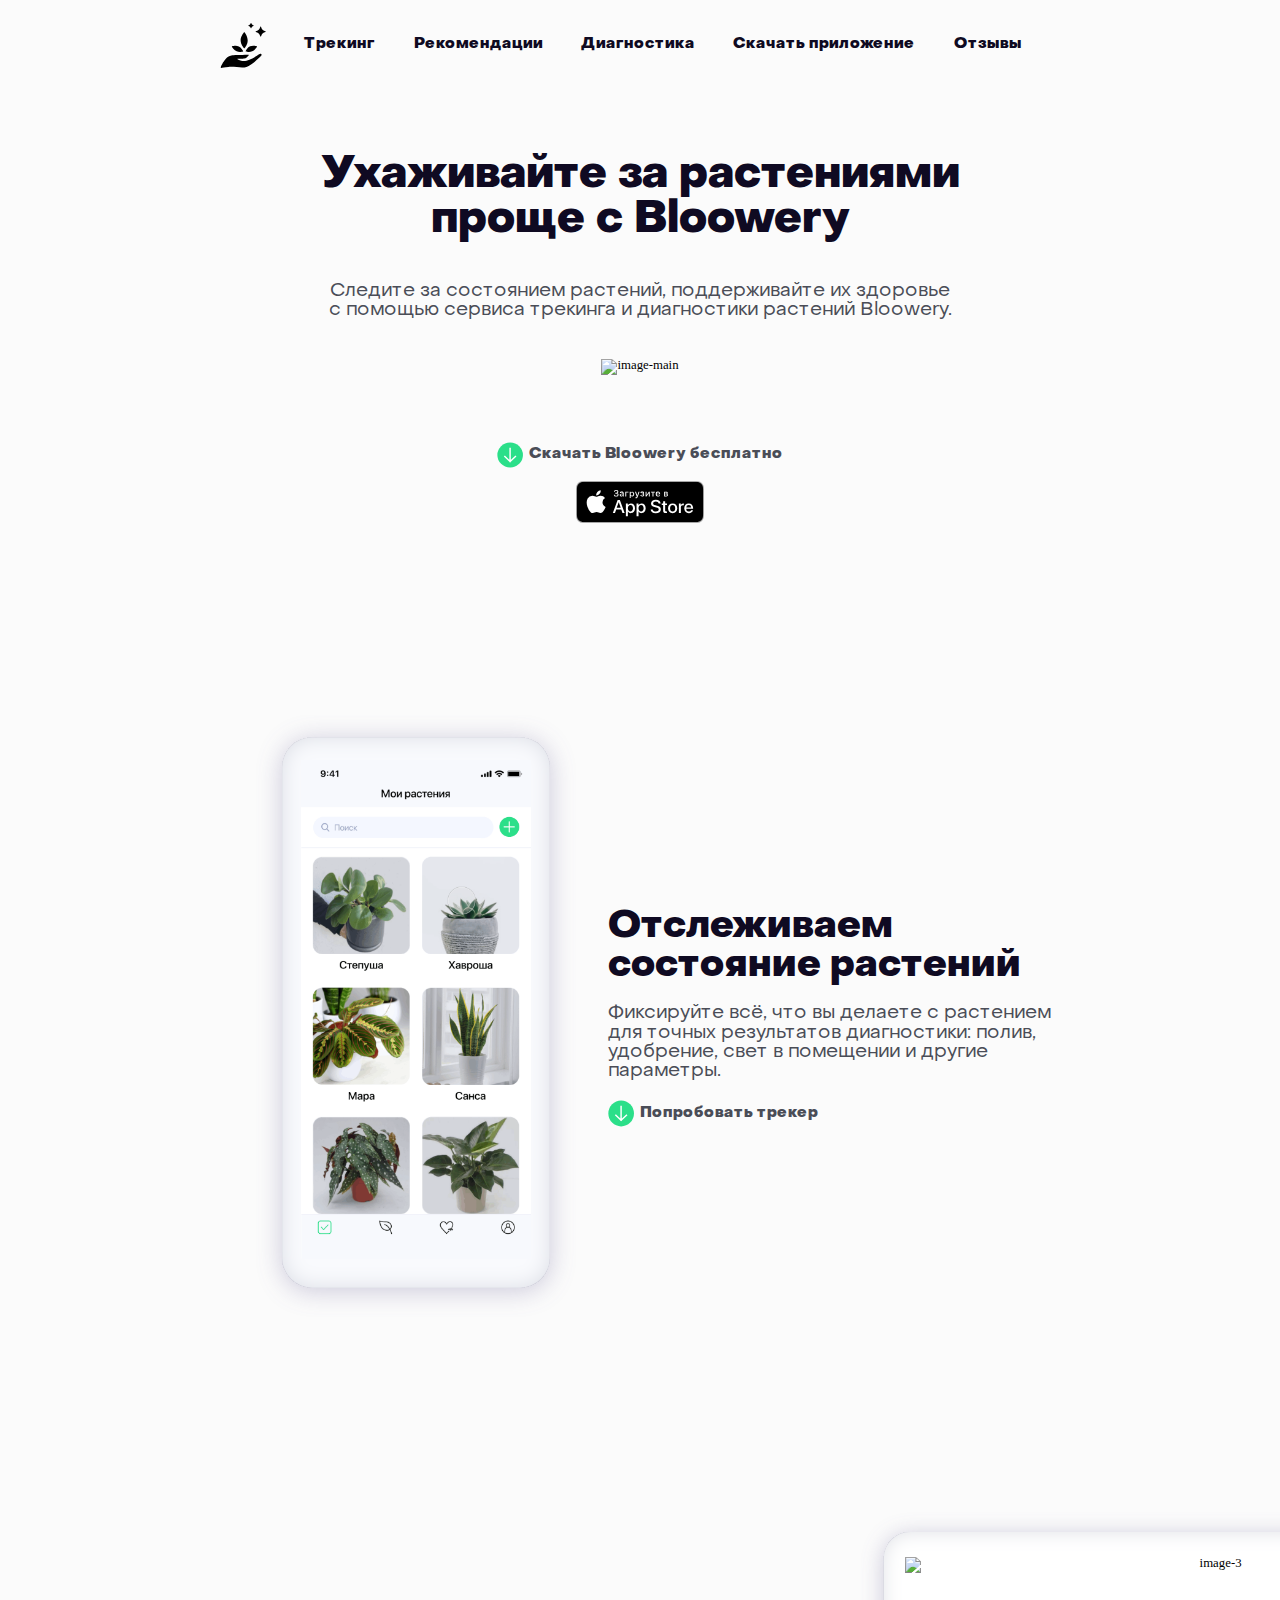
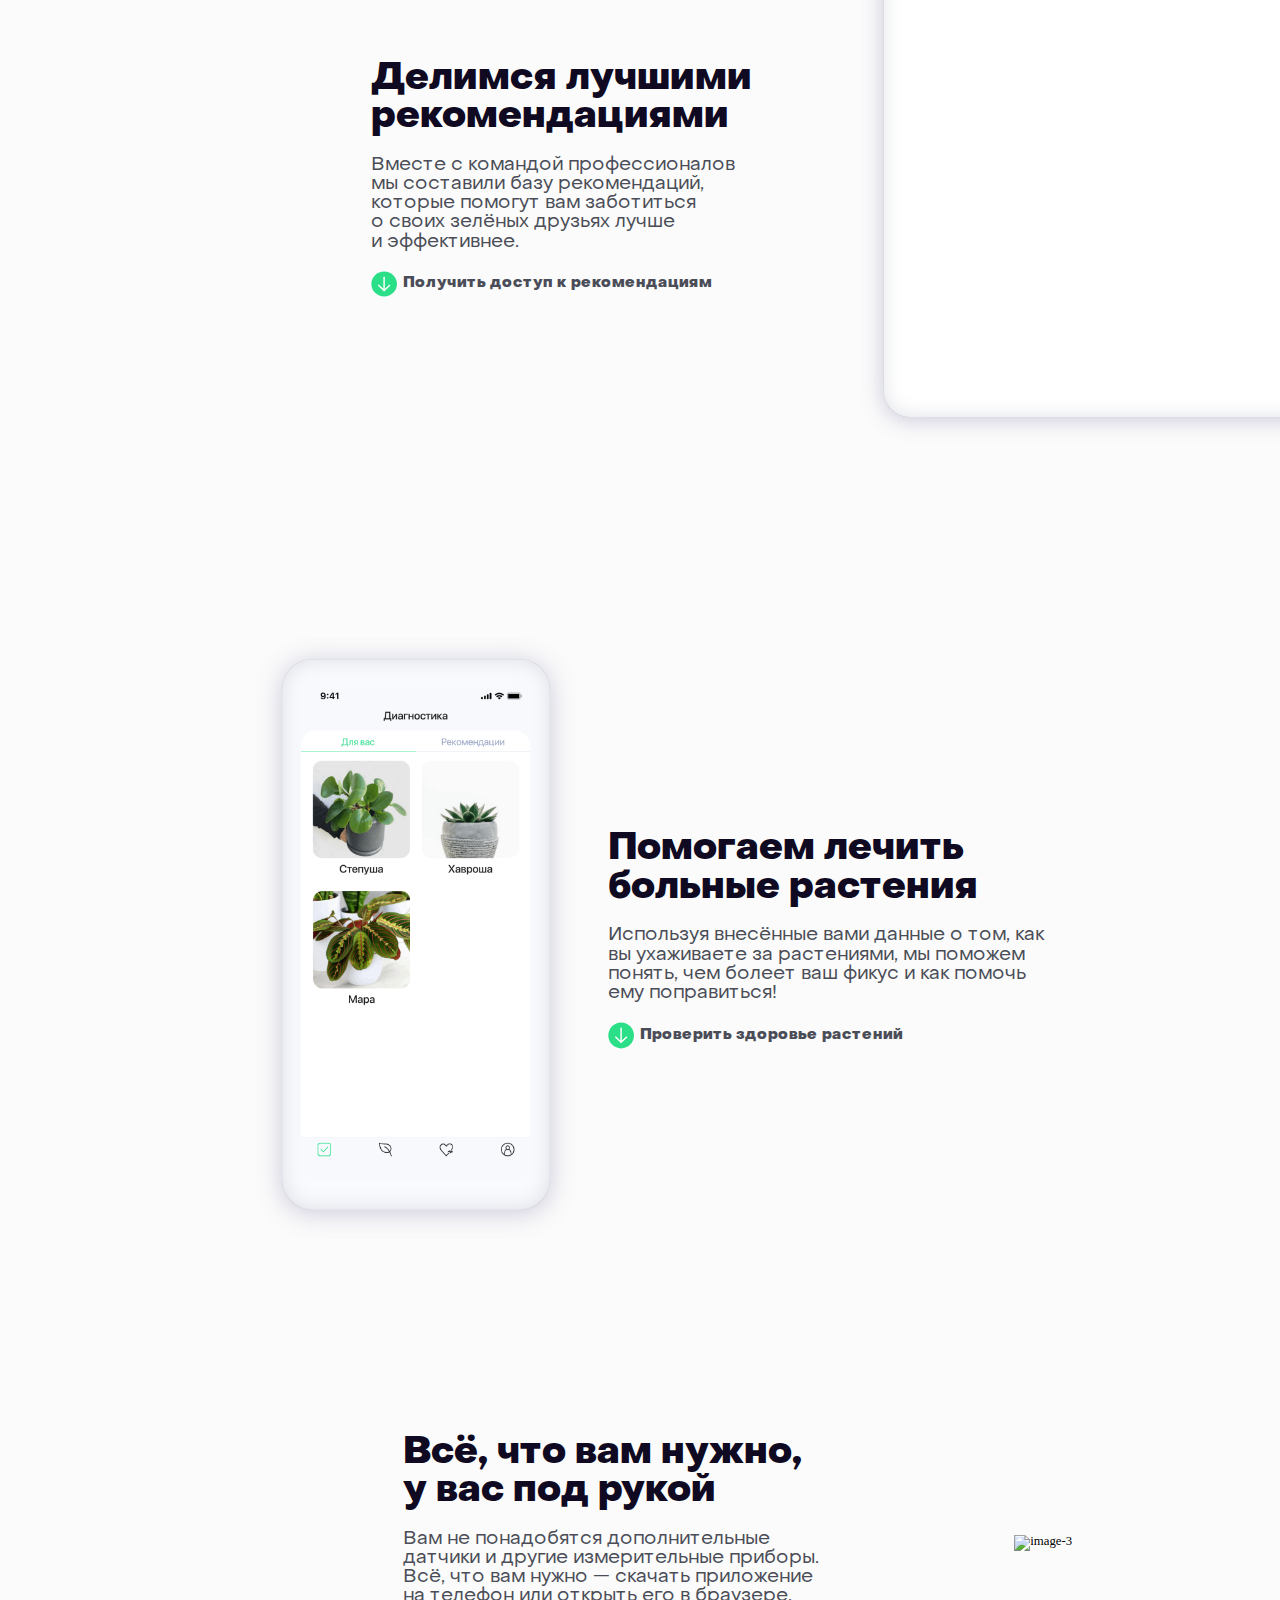
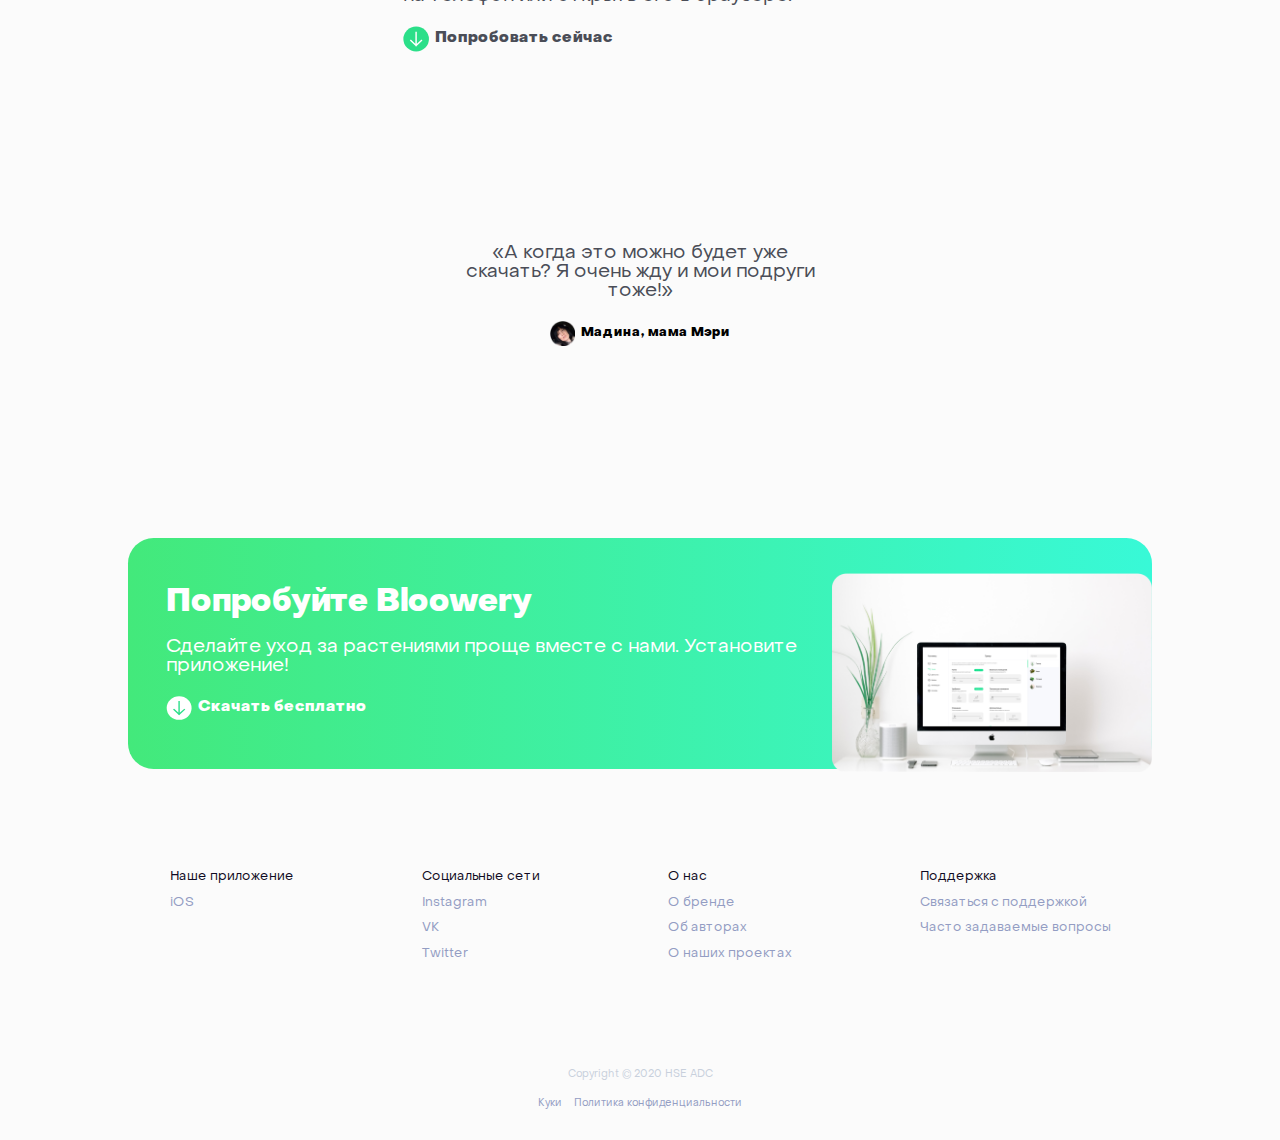
==== commit ac6b9b12: "apple watch" ====
--- a/index.html
+++ b/index.html
@@ -24,7 +24,7 @@
       <section class="main">
         <h1>Ухаживайте за&nbsp;растениями проще с&nbsp;Bloowery</h1>
         <p>Следите за&nbsp;состоянием растений, поддерживайте их&nbsp;здоровье с&nbsp;помощью сервиса трекинга и&nbsp;диагностики растений Bloowery.</p>
-        <img class="cover" src="images/image-1.png" alt="image-main">
+        <img class="cover" src="images/cover.svg" alt="image-main">
         <div class="download-free">
           <div class="heading">
             <img src="images/download-icon.svg" alt="download-icon">
@@ -84,9 +84,9 @@
               <a href="#">Попробовать сейчас</a>
             </div>
           </div>
-          <div class="animation-proto-2">
-            <img src="images/web2.gif" alt="image-3">
-            <img src="images/desktop.svg" alt="image-4">
+          <div class="animation-proto-3">
+            <img src="images/applewatch.gif" alt="image-3">
+            <!-- <img src="images/desktop.svg" alt="image-4"> -->
           </div>
       </section>
       <section id="review">
